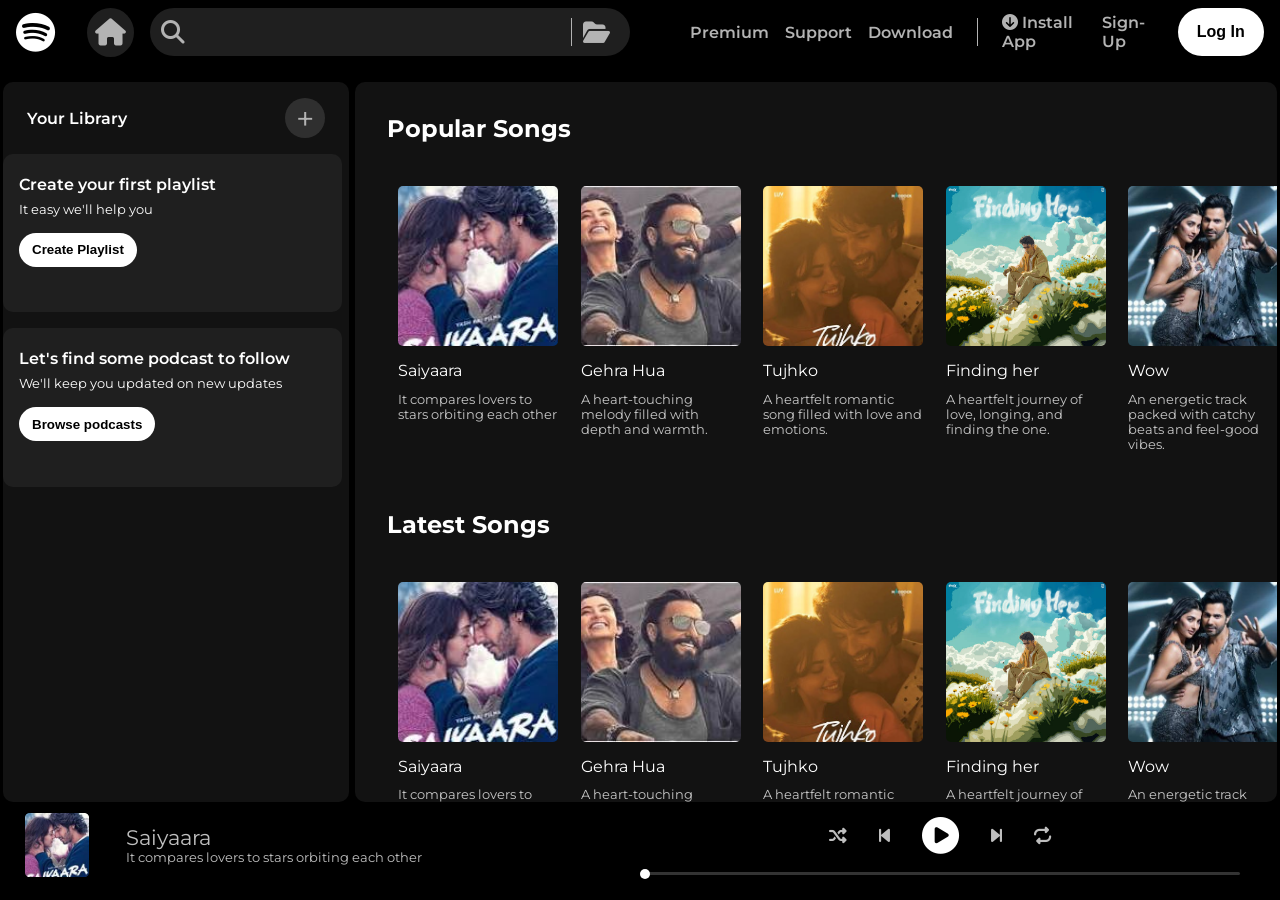
==== clone.html @ 1d6f298d "Initial commit" ====
<!DOCTYPE html>
<html lang="en">
<head>
    <meta charset="UTF-8">
    <meta name="viewport" content="width=device-width, initial-scale=1.0">
    <title>Spotify: Web Player</title>
    
    <link rel="preconnect" href="https://fonts.googleapis.com">
<link rel="preconnect" href="https://fonts.gstatic.com" crossorigin>
<link href="https://fonts.googleapis.com/css2?family=Montserrat:ital,wght@0,100..900;1,100..900&display=swap" rel="stylesheet">
<link rel="stylesheet"
href="https://cdnjs.cloudflare.com/ajax/libs/font-awesome/6.7.2/css/all.min.css">
    <link rel="stylesheet" href="clone.css">

</head>
<body>
    <!--Navbar-->
    <nav>

        <!--left nav-->
      <div class="left-half">
        <!--logo-->
         <div class="logo"><i class="  fa-brands   fa-spotify"></i></div>
         <!--home-icon-->
         <div class="home-icon"><i class="  fa-solid   fa-house"></i></div>
         <!--search-bar-->
         <div class="search-bar">

        <div class="search-icon"><i class="  fa-solid   fa-magnifying-glass"></i></div>
        <input type="text" class="input-box" placeholde="What do you want to play ?">
        <div class="browse"><i class="  fa-solid   fa-folder-open"></i></div>

         </div>
          
      </div>


        <!--Right nav-->
      <div class="right-half">
        <!--right-half-p1-->
        <div class="right-half-p1">
        <p class="nav-text">Premium</p>
        <p class="nav-text">Support</p>
        <p class="nav-text">Download</p>
        </div>



        <!--right-half-p2-->
        <div class="right-half-p2">
           <div class="nav-text"> 
            <i class="  fa-solid   fa-circle-arrow-down"></i>
            Install App
           </div>
           <div class="nav-text">Sign-Up</div>
            <button class="login-btn">Log  In</button>
       </div>
       </div>


    </nav>


    <!--Main Section- left Part-->
<div class="main">
    <div class="main-left-part">
       <div class="library">
          <p>Your Library</p>
          <div>+</div>

        </div>

        <div class="box-container">
          <div class="box">
              <h4>Create your first playlist</h4>
               <p>It easy we'll help you</p>
               <button>Create Playlist</button>
          </div>
          <div class="box">
               <h4>Let's find some podcast to follow</h4>
               <p>We'll keep you updated on new updates</p>
               <button>Browse podcasts</button>

          </div>


        </div>
    </div>


    <!--Main Section- Right Part-->
     <div class="main-right-part">
      <div class="music-section">
        <h2>Popular Songs</h2>
           <div class="songs">
              <div class="music-card">
                <img src="images.clone\1.image.jpg" alt="">
             <div class="music-play-btn"><i id="1" class="playMusic fa-solid   fa-circle-play"></i></div>
                 <div class="img-title">Saiyaara</div>
                 <div class="img-description">It compares lovers to stars orbiting each other</div>
              </div>

              <div class="music-card">
                <img src="images.clone\2.image.jpg" alt="">
             <div class="music-play-btn"><i id="2" class="playMusic fa-solid   fa-circle-play"></i></div>
                 <div class="img-title">Gehra Hua</div>
                 <div class="img-description">A heart-touching melody filled with depth and warmth.</div>
              </div>

              <div class="music-card">
                <img src="images.clone\3.image.jpg" alt="">
             <div class="music-play-btn"><i id="3" class=" playMusic fa-solid   fa-circle-play"></i></div>
                 <div class="img-title">Tujhko</div>
                 <div class="img-description">A heartfelt romantic song filled with love and emotions.</div>
              </div>

              <div class="music-card">
                <img src="images.clone\4.image.jpg" alt="">
             <div class="music-play-btn"><i id="4" class="playMusic fa-solid   fa-circle-play"></i></div>
                 <div class="img-title">Finding her</div>
                 <div class="img-description">A heartfelt journey of love, longing, and finding the one.</div>
              </div>

              <div class="music-card">
                <img src="images.clone\wow.jpg" alt="">
             <div class="music-play-btn"><i  id= "5" class="playMusic fa-solid   fa-circle-play"></i></div>
                 <div class="img-title">Wow</div>
                 <div class="img-description">An energetic track packed with catchy beats and feel-good vibes.</div>
              </div>

              <div class="music-card">
                <img src="images.clone\tera ho jau.jpg" alt="">
             <div class="music-play-btn"><i id="6" class="playMusic fa-solid   fa-circle-play"></i></div>
                 <div class="img-title">Tera ho jaun</div>
                 <div class="img-description">A soulful track about love, trust, and walking life's path together.</div>
              </div>

              <div class="music-card">
                <img src="images.clone\7.image.jpg" alt="">
             <div class="music-play-btn"><i id="7" class="playMusic fa-solid   fa-circle-play"></i></div>
                 <div class="img-title">Vallah</div>
                 <div class="img-description">An energetic and romantic track filled with passion, charm, and unforgettable vibes.</div>
              </div>

              <div class="music-card">
                <img src="images.clone\8.image.jpg" alt="">
             <div class="music-play-btn"><i id="8" class="playMusic fa-solid   fa-circle-play"></i></div>
                 <div class="img-title">Phele bhi main</div>
                 <div class="img-description">A heartfelt song about love that feels eternal.</div>
              </div>

              <div class="music-card">
                <img src="images.clone\9.image.jpg" alt="">
             <div class="music-play-btn"><i id="9" class="playMusic fa-solid   fa-circle-play"></i></div>
                 <div class="img-title">Teri yaad mai</div>
                 <div class="img-description">A soulful song that captures the pain of missing someone and the memories that never fade.</div>
              </div>

               <div class="music-card">
                <img src="images.clone\10.image.jpg" alt="">
             <div class="music-play-btn"><i id="10" class=" playMusic fa-solid   fa-circle-play"></i></div>
                 <div class="img-title">Deewaniyat</div>
                 <div class="img-description">A soulful melody celebrating the intensity of true love.</div>
              </div>
           </div>
      </div>

      <!--2-->
      <div class="music-section">
        <h2>Latest Songs</h2>
           <div class="songs">
              <div class="music-card">
                <img src="images.clone\1.image.jpg" alt="">
             <div class="music-play-btn"><i id="1" class="playMusic fa-solid   fa-circle-play"></i></div>
                 <div class="img-title">Saiyaara</div>
                 <div class="img-description">It compares lovers to stars orbiting each other</div>
              </div>

              <div class="music-card">
                <img src="images.clone\2.image.jpg" alt="">
             <div class="music-play-btn"><i id="2" class="playMusic fa-solid   fa-circle-play"></i></div>
                 <div class="img-title">Gehra Hua</div>
                 <div class="img-description">A heart-touching melody filled with depth and warmth.</div>
              </div>

              <div class="music-card">
                <img src="images.clone\3.image.jpg" alt="">
             <div class="music-play-btn"><i id="3" class="playMusic fa-solid   fa-circle-play"></i></div>
                 <div class="img-title">Tujhko</div>
                 <div class="img-description">A heartfelt romantic song filled with love and emotions.</div>
              </div>

              <div class="music-card">
                <img src="images.clone\4.image.jpg" alt="">
             <div class="music-play-btn"><i id="4" class="playMusic fa-solid   fa-circle-play"></i></div>
                 <div class="img-title">Finding her</div>
                 <div class="img-description">A heartfelt journey of love, longing, and finding the one.</div>
              </div>

              <div class="music-card">
                <img src="images.clone\wow.jpg" alt="">
             <div class="music-play-btn"><i id="5" class="playMusic fa-solid   fa-circle-play"></i></div>
                 <div class="img-title">Wow</div>
                 <div class="img-description">An energetic track packed with catchy beats and feel-good vibes.</div>
              </div>

              <div class="music-card">
                <img src="images.clone\tera ho jau.jpg" alt="">
             <div class="music-play-btn"><i id="6" class="playMusic fa-solid   fa-circle-play"></i></div>
                 <div class="img-title">Tera ho jaun</div>
                 <div class="img-description">A soulful track about love, trust, and walking life's path together.</div>
              </div>

              <div class="music-card">
                <img src="images.clone\7.image.jpg" alt="">
             <div class="music-play-btn"><i id="7" class="playMusic fa-solid   fa-circle-play"></i></div>
                 <div class="img-title">Vallah</div>
                 <div class="img-description">An energetic and romantic track filled with passion, charm, and unforgettable vibes.</div>
              </div>

              <div class="music-card">
                <img src="images.clone\8.image.jpg" alt="">
             <div class="music-play-btn"><i id="8" class="playMusic fa-solid   fa-circle-play"></i></div>
                 <div class="img-title">Phele bhi main</div>
                 <div class="img-description">A heartfelt song about love that feels eternal.</div>
              </div>

              <div class="music-card">
                <img src="images.clone\9.image.jpg" alt="">
             <div class="music-play-btn"><i id="9" class="playMusic fa-solid   fa-circle-play"></i></div>
                 <div class="img-title">Teri yaad mai</div>
                 <div class="img-description">A soulful song that captures the pain of missing someone and the memories that never fade.</div>
              </div>

               <div class="music-card">
                <img src="images.clone\10.image.jpg" alt="">
             <div class="music-play-btn"><i id="10" class="playMusic fa-solid   fa-circle-play"></i></div>
                 <div class="img-title">Deewaniyat</div>
                 <div class="img-description">A soulful melody celebrating the intensity of true love.</div>
              </div>
           </div>
      </div>

      <!--3-->
      <div class="music-section">
        <h2>Recent Songs</h2>
           <div class="songs">
              <div class="music-card">
                <img src="images.clone\1.image.jpg" alt="">
             <div class="music-play-btn"><i id="1" class="playMusic fa-solid   fa-circle-play"></i></div>
                 <div class="img-title">Saiyaara</div>
                 <div class="img-description">It compares lovers to stars orbiting each other</div>
              </div>

              <div class="music-card">
                <img src="images.clone\2.image.jpg" alt="">
             <div class="music-play-btn"><i id="2" class="playMusic fa-solid   fa-circle-play"></i></div>
                 <div class="img-title">Gehra Hua</div>
                 <div class="img-description">A heart-touching melody filled with depth and warmth.</div>
              </div>

              <div class="music-card">
                <img src="images.clone\3.image.jpg" alt="">
             <div class="music-play-btn"><i id="3" class="playMusic fa-solid   fa-circle-play"></i></div>
                 <div class="img-title">Tujhko</div>
                 <div class="img-description">A heartfelt romantic song filled with love and emotions.</div>
              </div>

              <div class="music-card">
                <img src="images.clone\4.image.jpg" alt="">
             <div class="music-play-btn"><i id="4" class="playMusic fa-solid   fa-circle-play"></i></div>
                 <div class="img-title">Finding her</div>
                 <div class="img-description">A heartfelt journey of love, longing, and finding the one.</div>
              </div>

              <div class="music-card">
                <img src="images.clone\wow.jpg" alt="">
             <div class="music-play-btn"><i id="5" class="playMusic fa-solid   fa-circle-play"></i></div>
                 <div class="img-title">Wow</div>
                 <div class="img-description">An energetic track packed with catchy beats and feel-good vibes.</div>
              </div>

              <div class="music-card">
                <img src="images.clone\tera ho jau.jpg" alt="">
             <div class="music-play-btn"><i id="6" class="playMusic fa-solid   fa-circle-play"></i></div>
                 <div class="img-title">Tera ho jaun</div>
                 <div class="img-description">A soulful track about love, trust, and walking life's path together.</div>
              </div>

              <div class="music-card">
                <img src="images.clone\7.image.jpg" alt="">
             <div class="music-play-btn"><i id="7" class="playMusic fa-solid   fa-circle-play"></i></div>
                 <div class="img-title">Vallah</div>
                 <div class="img-description">An energetic and romantic track filled with passion, charm, and unforgettable vibes.</div>
              </div>

              <div class="music-card">
                <img src="images.clone\8.image.jpg" alt="">
             <div class="music-play-btn"><i id="8" class="playMusic fa-solid   fa-circle-play"></i></div>
                 <div class="img-title">Phele bhi main</div>
                 <div class="img-description">A heartfelt song about love that feels eternal.</div>
              </div>

              <div class="music-card">
                <img src="images.clone\9.image.jpg" alt="">
             <div class="music-play-btn"><i id="9" class="playMusic fa-solid   fa-circle-play"></i></div>
                 <div class="img-title">Teri yaad mai</div>
                 <div class="img-description">A soulful song that captures the pain of missing someone and the memories that never fade.</div>
              </div>

               <div class="music-card">
                <img src="images.clone\10.image.jpg" alt="">
             <div class="music-play-btn"><i id="10" class="playMusic fa-solid   fa-circle-play"></i></div>
                 <div class="img-title">Deewaniyat</div>
                 <div class="img-description">A soulful melody celebrating the intensity of true love.</div>
              </div>
           </div>
      </div>

      
  


  
      </div>
    </div>

    <!--Player Section-->
     <div class="player-bar">
      <div class="now-bar">
      <img src="images.clone/1.image.jpg" alt="">

      <div class="song-info">
       <div class="img-title-info">Saiyaara</div>
       <p class="img-des-info">It compares lovers to stars orbiting each other</p>
       </div>
    </div>


    <div class="music-controller">
      <div class="player">
      <div><i id="shuffle" class="player-btns   fa-solid   fa-shuffle"></i></div>
      <div><i id="backward" class="player-btns   fa-solid   fa-backward-step"></i></div>
      <div ><i id="play" class="player-btns  fa-solid   fa-circle-play"></i></div>
      <div><i id="forward" class="player-btns   fa-solid   fa-forward-step"></i></div>
      <div><i id="repeat" class="player-btns   fa-solid   fa-repeat"></i></div>
      </div>

      <div>
         <input type="range" id="progressBar" value="0" min="0" max="100">
      </div>

    </div>
       <div>
          </div>
</div>
    





<script src="clone.js"></script>
</body>
</html>
---- clone.css ----
* {
    margin: 0;
    padding: 0;
}

body {
    background-color: black;
    font-family: "Montserrat",sans-serif;

}

body::-webkit-scrollbar{
    display: none;
}

/* Navbar */

nav{
    background-color:black;
    display: flex;
    align-items: center;
    justify-content: space-between;
    height: 4rem;
}

.left-half{
    justify-content: center;
    align-items: center;
    display: flex;
    color: #fff;
}

.logo{
    font-size: 2.5rem;
    margin: 1rem;
}

.home-icon{
    font-size: 1.7rem;
    background-color: #1f1f1f;
    border-radius: 50%;
    padding: 8px;
    margin: 0 1rem;
    color: rgb(179, 179, 179);
    transition: 0.2s;
}

.home-icon:hover{
    color: #fff;
    transform: scale(1.05);
}

.search-bar{
    display: flex;
    height: 3rem;
    width: 30rem;
    border-radius: 20rem;
    background-color: #1f1f1f;
    align-items: center;
    transition: 0.2s;
}

.search-bar:hover{
  background-color: #2c2c2c;
  border: 1px solid rgb(155, 155, 155);
}

.search-icon{
    font-size: 1.5rem ;
    color: rgb(179, 179, 179);
    padding: 0 0.7rem;
}

.search-bar:hover .search-icon{
    color: #fff;
}

.input-box{
    width: 78%;
    height: 60%;
    background-color:#2c2c2c00 ;
    border: none;
    border-right: 1px solid rgb(179, 179, 179) ;
    color: #fff;
    font-size: 1.2rem;

}

.browse{
    font-size: 1.5rem ;
    color: rgb(179, 179, 179);
    padding: 0 0.7rem;
    transition: 0.2s;
}

.browse:hover{
     color: #fff;
     transform: scale(1.05rem);
}

.right-half{
    display: flex;
    align-items: center;
    color:#fff;
    justify-content: center;
    width: 48%;
}

.right-half-p1{
    display: flex;
    align-items: center;
    height: 1.7rem;
    margin: 0 1rem;
    padding: 0 1rem 0 0;
     border-right: 1px solid rgb(179, 179, 179) ;
}

.nav-text{
    padding: 0 0.5rem;
    font-weight: 600;
    color:rgb(179, 179, 179);
}

.nav-text:hover{
    color: #fff;
    transform: scale(1.05);
    cursor: pointer;
}

.right-half-p2 {
    display: flex;
    align-items: center;
}

.login-btn{
    height:3rem;
    width: 7rem;
    border-radius: 15rem;
    border: none;
    background-color: #fff;
    font-size: 1rem;
    font-weight: 700;
    margin: 1rem;
    transition: 0.2s;
}

.login-btn:hover {
    transform: scale(1.05);

}

/* main section left part*/ 
.main{
    background-color: black;
    height:80vh;
    min-width: 98vw;
    margin-top: 2vh;
    display: flex;
    align-items: center;
    justify-content: space-around;
    color: #fff;
}

.main-left-part{
    width: 27%;
    height: 100%;
    background-color:#121212;
    border-radius: 10px;
}


.main-right-part{
    width: 72%;
    height: 100%;
    background-color: #121212;
    border-radius: 10px;
    overflow: auto;

}


.library{
   display: flex;
   justify-content: space-between;
   align-items: center;
   margin: 1rem 1.5rem;
}

.library p{
    font-weight: 600;
}

.library div{
   font-size: 2rem;
   color: rgb(179, 179, 179);
   background-color: #2f2f2f;
   padding: 8px;
   height: 1.5rem;
   width: 1.5rem;
   display: flex;
   align-items: center;
   justify-content: center;
   border-radius:50% ;
   transition: 0.2s;
}

.library div:hover{
    color: #fff;
    background-color: #3a3a3a;
}

.box-container{
    margin-top: 1rem; 
    height: 100%; 
}

.box{
    background: #1f1f1f;
    height: 22%;
    width: 98%;
    border-radius: 10px;
    margin: 1rem 0rem;   
}

.box h4 {
    font-weight: 600;
    font: 0.9rem;
    padding: 1.3rem 0 0.5rem 1rem;
}

.box p{
    font-size: 0.8rem;
    padding-left: 1rem;
}

.box button{
    background-color: #fff;
    color: black;
    font-weight: 600;
    padding: 0.6rem 0.8rem;
    margin: 1rem 0 0 1rem;
    border-radius: 25rem;
    border: none;
}

.box button:hover{
    transform: scale(1.04);
    background-color: rgb(238, 238,238);
}

/* Main-Section-right-part*/

.music-card img{
    width: 10rem ;
    height: 10rem;
    object-fit: cover;
    object-position: center;
    border-radius: 5px;
}

.music-card{
    width: 10rem;
    padding: 0.7rem;
    border-radius: 5px;
    position: relative;
}

.music-card:hover{
    background-color: #222;
}

.music-section{
    margin: 2rem 0 2rem 2rem;
}

.songs{
    margin: 2rem 0;
    display: flex;
    overflow-x: auto;

    scrollbar-width: none;
    -ms-overflow-style: none;
}

.songs::-webkit-scrollbar {
    display: none;

}

.img-title{
    margin: 0.7rem 0;
}

.img-description{
    font-size: 0.8rem;
    color: rgb(199,199,199);
} 

.music-play-btn{
    color: rgb(32, 234, 32);
    font-size: 2.7rem;
    position: absolute;
    background-color: black;
    width: 2.7rem;
    display: flex;
    border-radius: 20rem;
    transform: translate(110px, -40px);
    opacity: 0;
    transition: 0.3s;
}

.music-card:hover .music-play-btn{
    opacity: 1;
    transform: translate(110px, -50px);
}

/* player section */

.player-bar{
    width: 100%;
    height: 5rem;
    margin-top: 0.2rem;

    display: flex;

    align-items: center;
    padding: 0 20px;
}

.music-controller{
    display: flex;
    flex-direction: column;
    align-items: center;
    width: 50%;
}

.player{
    display: flex;
    align-items: center;
}

.player-btns{
    font-size: 1.1rem;
    margin: 0.4rem 1rem;
    color: rgb(190, 190, 190);
    cursor: pointer;
}

.player-btns:hover{
    transform: scale(1.02);
    color: rgb(232, 232, 232);
}

#play{
    font-size: 2.3rem;
    color: white;
}

#progressBar{
    appearance: none;
    width: 600px;
    height: 3px;
    background-color: #333;
    border-radius: 5px;
    cursor: pointer;
}

input[type='range']::-webkit-slider-thumb{
    appearance: none;
    width: 10px;
    height: 10px;
    background-color: #fff;
    border-radius: 10px;
}

.now-bar{
    color:white ;
    display: flex;
    align-items: center;
    width: 600px;   /* Fixed width */
    min-width: 600px;
}

.song-info{
    display: flex;
    flex-direction: column;
    margin-left: 1rem;
    width: 400px;
}

.player-bar img{
    height: 4rem;
    width: 4rem;
    border-radius: 10px;
    padding: 0.3rem;
    object-fit: cover;
}

.img-title-info{
    font-size: 1.3rem;
     color: rgb(192, 192, 192);
    margin-left: 1rem;
}

.img-des-info{
    font-size: 0.8rem;
    color: rgb(192, 192, 192);
    margin-left: 1rem;
}

#shuffle.active,
#repeat.active{
    color:rgb(0, 255, 0);
}
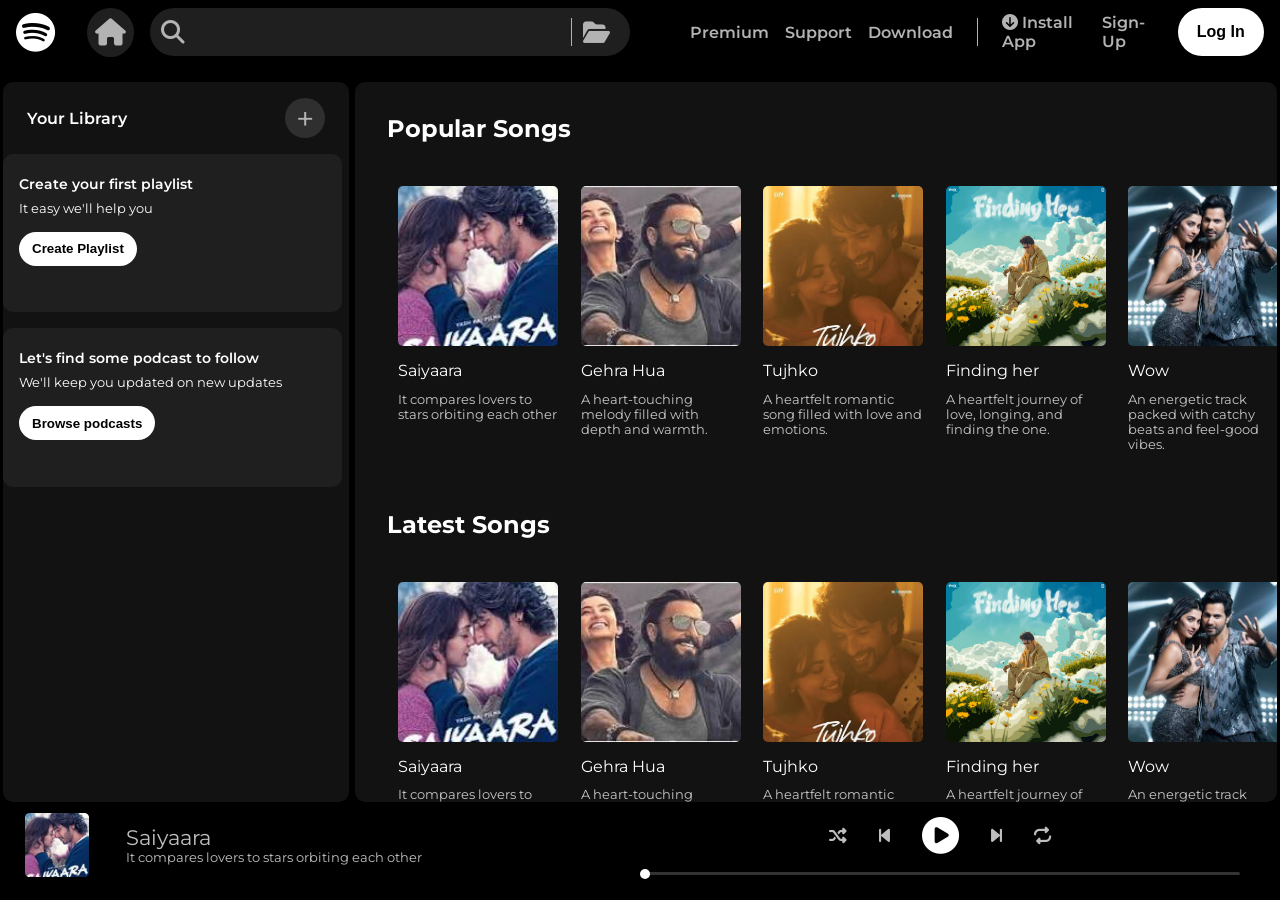
==== commit ab8f6b6f: "Add files via upload" ====
--- a/clone.html
+++ b/clone.html
@@ -1,365 +1,363 @@
-<!DOCTYPE html>
-<html lang="en">
-<head>
-    <meta charset="UTF-8">
-    <meta name="viewport" content="width=device-width, initial-scale=1.0">
-    <title>Spotify: Web Player</title>
-    
-    <link rel="preconnect" href="https://fonts.googleapis.com">
-<link rel="preconnect" href="https://fonts.gstatic.com" crossorigin>
-<link href="https://fonts.googleapis.com/css2?family=Montserrat:ital,wght@0,100..900;1,100..900&display=swap" rel="stylesheet">
-<link rel="stylesheet"
-href="https://cdnjs.cloudflare.com/ajax/libs/font-awesome/6.7.2/css/all.min.css">
-    <link rel="stylesheet" href="clone.css">
-
-</head>
-<body>
-    <!--Navbar-->
-    <nav>
-
-        <!--left nav-->
-      <div class="left-half">
-        <!--logo-->
-         <div class="logo"><i class="  fa-brands   fa-spotify"></i></div>
-         <!--home-icon-->
-         <div class="home-icon"><i class="  fa-solid   fa-house"></i></div>
-         <!--search-bar-->
-         <div class="search-bar">
-
-        <div class="search-icon"><i class="  fa-solid   fa-magnifying-glass"></i></div>
-        <input type="text" class="input-box" placeholde="What do you want to play ?">
-        <div class="browse"><i class="  fa-solid   fa-folder-open"></i></div>
-
-         </div>
-          
-      </div>
-
-
-        <!--Right nav-->
-      <div class="right-half">
-        <!--right-half-p1-->
-        <div class="right-half-p1">
-        <p class="nav-text">Premium</p>
-        <p class="nav-text">Support</p>
-        <p class="nav-text">Download</p>
-        </div>
-
-
-
-        <!--right-half-p2-->
-        <div class="right-half-p2">
-           <div class="nav-text"> 
-            <i class="  fa-solid   fa-circle-arrow-down"></i>
-            Install App
-           </div>
-           <div class="nav-text">Sign-Up</div>
-            <button class="login-btn">Log  In</button>
-       </div>
-       </div>
-
-
-    </nav>
-
-
-    <!--Main Section- left Part-->
-<div class="main">
-    <div class="main-left-part">
-       <div class="library">
-          <p>Your Library</p>
-          <div>+</div>
-
-        </div>
-
-        <div class="box-container">
-          <div class="box">
-              <h4>Create your first playlist</h4>
-               <p>It easy we'll help you</p>
-               <button>Create Playlist</button>
-          </div>
-          <div class="box">
-               <h4>Let's find some podcast to follow</h4>
-               <p>We'll keep you updated on new updates</p>
-               <button>Browse podcasts</button>
-
-          </div>
-
-
-        </div>
-    </div>
-
-
-    <!--Main Section- Right Part-->
-     <div class="main-right-part">
-      <div class="music-section">
-        <h2>Popular Songs</h2>
-           <div class="songs">
-              <div class="music-card">
-                <img src="images.clone\1.image.jpg" alt="">
-             <div class="music-play-btn"><i id="1" class="playMusic fa-solid   fa-circle-play"></i></div>
-                 <div class="img-title">Saiyaara</div>
-                 <div class="img-description">It compares lovers to stars orbiting each other</div>
-              </div>
-
-              <div class="music-card">
-                <img src="images.clone\2.image.jpg" alt="">
-             <div class="music-play-btn"><i id="2" class="playMusic fa-solid   fa-circle-play"></i></div>
-                 <div class="img-title">Gehra Hua</div>
-                 <div class="img-description">A heart-touching melody filled with depth and warmth.</div>
-              </div>
-
-              <div class="music-card">
-                <img src="images.clone\3.image.jpg" alt="">
-             <div class="music-play-btn"><i id="3" class=" playMusic fa-solid   fa-circle-play"></i></div>
-                 <div class="img-title">Tujhko</div>
-                 <div class="img-description">A heartfelt romantic song filled with love and emotions.</div>
-              </div>
-
-              <div class="music-card">
-                <img src="images.clone\4.image.jpg" alt="">
-             <div class="music-play-btn"><i id="4" class="playMusic fa-solid   fa-circle-play"></i></div>
-                 <div class="img-title">Finding her</div>
-                 <div class="img-description">A heartfelt journey of love, longing, and finding the one.</div>
-              </div>
-
-              <div class="music-card">
-                <img src="images.clone\wow.jpg" alt="">
-             <div class="music-play-btn"><i  id= "5" class="playMusic fa-solid   fa-circle-play"></i></div>
-                 <div class="img-title">Wow</div>
-                 <div class="img-description">An energetic track packed with catchy beats and feel-good vibes.</div>
-              </div>
-
-              <div class="music-card">
-                <img src="images.clone\tera ho jau.jpg" alt="">
-             <div class="music-play-btn"><i id="6" class="playMusic fa-solid   fa-circle-play"></i></div>
-                 <div class="img-title">Tera ho jaun</div>
-                 <div class="img-description">A soulful track about love, trust, and walking life's path together.</div>
-              </div>
-
-              <div class="music-card">
-                <img src="images.clone\7.image.jpg" alt="">
-             <div class="music-play-btn"><i id="7" class="playMusic fa-solid   fa-circle-play"></i></div>
-                 <div class="img-title">Vallah</div>
-                 <div class="img-description">An energetic and romantic track filled with passion, charm, and unforgettable vibes.</div>
-              </div>
-
-              <div class="music-card">
-                <img src="images.clone\8.image.jpg" alt="">
-             <div class="music-play-btn"><i id="8" class="playMusic fa-solid   fa-circle-play"></i></div>
-                 <div class="img-title">Phele bhi main</div>
-                 <div class="img-description">A heartfelt song about love that feels eternal.</div>
-              </div>
-
-              <div class="music-card">
-                <img src="images.clone\9.image.jpg" alt="">
-             <div class="music-play-btn"><i id="9" class="playMusic fa-solid   fa-circle-play"></i></div>
-                 <div class="img-title">Teri yaad mai</div>
-                 <div class="img-description">A soulful song that captures the pain of missing someone and the memories that never fade.</div>
-              </div>
-
-               <div class="music-card">
-                <img src="images.clone\10.image.jpg" alt="">
-             <div class="music-play-btn"><i id="10" class=" playMusic fa-solid   fa-circle-play"></i></div>
-                 <div class="img-title">Deewaniyat</div>
-                 <div class="img-description">A soulful melody celebrating the intensity of true love.</div>
-              </div>
-           </div>
-      </div>
-
-      <!--2-->
-      <div class="music-section">
-        <h2>Latest Songs</h2>
-           <div class="songs">
-              <div class="music-card">
-                <img src="images.clone\1.image.jpg" alt="">
-             <div class="music-play-btn"><i id="1" class="playMusic fa-solid   fa-circle-play"></i></div>
-                 <div class="img-title">Saiyaara</div>
-                 <div class="img-description">It compares lovers to stars orbiting each other</div>
-              </div>
-
-              <div class="music-card">
-                <img src="images.clone\2.image.jpg" alt="">
-             <div class="music-play-btn"><i id="2" class="playMusic fa-solid   fa-circle-play"></i></div>
-                 <div class="img-title">Gehra Hua</div>
-                 <div class="img-description">A heart-touching melody filled with depth and warmth.</div>
-              </div>
-
-              <div class="music-card">
-                <img src="images.clone\3.image.jpg" alt="">
-             <div class="music-play-btn"><i id="3" class="playMusic fa-solid   fa-circle-play"></i></div>
-                 <div class="img-title">Tujhko</div>
-                 <div class="img-description">A heartfelt romantic song filled with love and emotions.</div>
-              </div>
-
-              <div class="music-card">
-                <img src="images.clone\4.image.jpg" alt="">
-             <div class="music-play-btn"><i id="4" class="playMusic fa-solid   fa-circle-play"></i></div>
-                 <div class="img-title">Finding her</div>
-                 <div class="img-description">A heartfelt journey of love, longing, and finding the one.</div>
-              </div>
-
-              <div class="music-card">
-                <img src="images.clone\wow.jpg" alt="">
-             <div class="music-play-btn"><i id="5" class="playMusic fa-solid   fa-circle-play"></i></div>
-                 <div class="img-title">Wow</div>
-                 <div class="img-description">An energetic track packed with catchy beats and feel-good vibes.</div>
-              </div>
-
-              <div class="music-card">
-                <img src="images.clone\tera ho jau.jpg" alt="">
-             <div class="music-play-btn"><i id="6" class="playMusic fa-solid   fa-circle-play"></i></div>
-                 <div class="img-title">Tera ho jaun</div>
-                 <div class="img-description">A soulful track about love, trust, and walking life's path together.</div>
-              </div>
-
-              <div class="music-card">
-                <img src="images.clone\7.image.jpg" alt="">
-             <div class="music-play-btn"><i id="7" class="playMusic fa-solid   fa-circle-play"></i></div>
-                 <div class="img-title">Vallah</div>
-                 <div class="img-description">An energetic and romantic track filled with passion, charm, and unforgettable vibes.</div>
-              </div>
-
-              <div class="music-card">
-                <img src="images.clone\8.image.jpg" alt="">
-             <div class="music-play-btn"><i id="8" class="playMusic fa-solid   fa-circle-play"></i></div>
-                 <div class="img-title">Phele bhi main</div>
-                 <div class="img-description">A heartfelt song about love that feels eternal.</div>
-              </div>
-
-              <div class="music-card">
-                <img src="images.clone\9.image.jpg" alt="">
-             <div class="music-play-btn"><i id="9" class="playMusic fa-solid   fa-circle-play"></i></div>
-                 <div class="img-title">Teri yaad mai</div>
-                 <div class="img-description">A soulful song that captures the pain of missing someone and the memories that never fade.</div>
-              </div>
-
-               <div class="music-card">
-                <img src="images.clone\10.image.jpg" alt="">
-             <div class="music-play-btn"><i id="10" class="playMusic fa-solid   fa-circle-play"></i></div>
-                 <div class="img-title">Deewaniyat</div>
-                 <div class="img-description">A soulful melody celebrating the intensity of true love.</div>
-              </div>
-           </div>
-      </div>
-
-      <!--3-->
-      <div class="music-section">
-        <h2>Recent Songs</h2>
-           <div class="songs">
-              <div class="music-card">
-                <img src="images.clone\1.image.jpg" alt="">
-             <div class="music-play-btn"><i id="1" class="playMusic fa-solid   fa-circle-play"></i></div>
-                 <div class="img-title">Saiyaara</div>
-                 <div class="img-description">It compares lovers to stars orbiting each other</div>
-              </div>
-
-              <div class="music-card">
-                <img src="images.clone\2.image.jpg" alt="">
-             <div class="music-play-btn"><i id="2" class="playMusic fa-solid   fa-circle-play"></i></div>
-                 <div class="img-title">Gehra Hua</div>
-                 <div class="img-description">A heart-touching melody filled with depth and warmth.</div>
-              </div>
-
-              <div class="music-card">
-                <img src="images.clone\3.image.jpg" alt="">
-             <div class="music-play-btn"><i id="3" class="playMusic fa-solid   fa-circle-play"></i></div>
-                 <div class="img-title">Tujhko</div>
-                 <div class="img-description">A heartfelt romantic song filled with love and emotions.</div>
-              </div>
-
-              <div class="music-card">
-                <img src="images.clone\4.image.jpg" alt="">
-             <div class="music-play-btn"><i id="4" class="playMusic fa-solid   fa-circle-play"></i></div>
-                 <div class="img-title">Finding her</div>
-                 <div class="img-description">A heartfelt journey of love, longing, and finding the one.</div>
-              </div>
-
-              <div class="music-card">
-                <img src="images.clone\wow.jpg" alt="">
-             <div class="music-play-btn"><i id="5" class="playMusic fa-solid   fa-circle-play"></i></div>
-                 <div class="img-title">Wow</div>
-                 <div class="img-description">An energetic track packed with catchy beats and feel-good vibes.</div>
-              </div>
-
-              <div class="music-card">
-                <img src="images.clone\tera ho jau.jpg" alt="">
-             <div class="music-play-btn"><i id="6" class="playMusic fa-solid   fa-circle-play"></i></div>
-                 <div class="img-title">Tera ho jaun</div>
-                 <div class="img-description">A soulful track about love, trust, and walking life's path together.</div>
-              </div>
-
-              <div class="music-card">
-                <img src="images.clone\7.image.jpg" alt="">
-             <div class="music-play-btn"><i id="7" class="playMusic fa-solid   fa-circle-play"></i></div>
-                 <div class="img-title">Vallah</div>
-                 <div class="img-description">An energetic and romantic track filled with passion, charm, and unforgettable vibes.</div>
-              </div>
-
-              <div class="music-card">
-                <img src="images.clone\8.image.jpg" alt="">
-             <div class="music-play-btn"><i id="8" class="playMusic fa-solid   fa-circle-play"></i></div>
-                 <div class="img-title">Phele bhi main</div>
-                 <div class="img-description">A heartfelt song about love that feels eternal.</div>
-              </div>
-
-              <div class="music-card">
-                <img src="images.clone\9.image.jpg" alt="">
-             <div class="music-play-btn"><i id="9" class="playMusic fa-solid   fa-circle-play"></i></div>
-                 <div class="img-title">Teri yaad mai</div>
-                 <div class="img-description">A soulful song that captures the pain of missing someone and the memories that never fade.</div>
-              </div>
-
-               <div class="music-card">
-                <img src="images.clone\10.image.jpg" alt="">
-             <div class="music-play-btn"><i id="10" class="playMusic fa-solid   fa-circle-play"></i></div>
-                 <div class="img-title">Deewaniyat</div>
-                 <div class="img-description">A soulful melody celebrating the intensity of true love.</div>
-              </div>
-           </div>
-      </div>
-
-      
-  
-
-
-  
-      </div>
-    </div>
-
-    <!--Player Section-->
-     <div class="player-bar">
-      <div class="now-bar">
-      <img src="images.clone/1.image.jpg" alt="">
-
-      <div class="song-info">
-       <div class="img-title-info">Saiyaara</div>
-       <p class="img-des-info">It compares lovers to stars orbiting each other</p>
-       </div>
-    </div>
-
-
-    <div class="music-controller">
-      <div class="player">
-      <div><i id="shuffle" class="player-btns   fa-solid   fa-shuffle"></i></div>
-      <div><i id="backward" class="player-btns   fa-solid   fa-backward-step"></i></div>
-      <div ><i id="play" class="player-btns  fa-solid   fa-circle-play"></i></div>
-      <div><i id="forward" class="player-btns   fa-solid   fa-forward-step"></i></div>
-      <div><i id="repeat" class="player-btns   fa-solid   fa-repeat"></i></div>
-      </div>
-
-      <div>
-         <input type="range" id="progressBar" value="0" min="0" max="100">
-      </div>
-
-    </div>
-       <div>
-          </div>
-</div>
-    
-
-
-
-
-
-<script src="clone.js"></script>
-</body>
+<!DOCTYPE html>
+<html lang="en">
+<head>
+    <meta charset="UTF-8">
+    <meta name="viewport" content="width=device-width, initial-scale=1.0">
+    <title>Spotify: Web Player</title>
+    
+    <link rel="preconnect" href="https://fonts.googleapis.com">
+<link rel="preconnect" href="https://fonts.gstatic.com" crossorigin>
+<link href="https://fonts.googleapis.com/css2?family=Montserrat:ital,wght@0,100..900;1,100..900&display=swap" rel="stylesheet">
+<link rel="stylesheet"
+href="https://cdnjs.cloudflare.com/ajax/libs/font-awesome/6.7.2/css/all.min.css">
+    <link rel="stylesheet" href="clone.css">
+
+</head>
+<body>
+    <!--Navbar-->
+    <nav>
+        <!--left nav-->
+      <div class="left-half">
+        <!--logo-->
+         <div class="logo"><i class="  fa-brands   fa-spotify"></i></div>
+         <!--home-icon-->
+         <div class="home-icon"><i class="  fa-solid   fa-house"></i></div>
+         <!--search-bar-->
+         <div class="search-bar">
+
+        <div class="search-icon"><i class="  fa-solid   fa-magnifying-glass"></i></div>
+        <input type="text" class="input-box" placeholde="What do you want to play ?">
+        <div class="browse"><i class="  fa-solid   fa-folder-open"></i></div>
+
+         </div>
+          
+      </div>
+
+
+        <!--Right nav-->
+      <div class="right-half">
+        <!--right-half-p1-->
+        <div class="right-half-p1">
+        <p class="nav-text">Premium</p>
+        <p class="nav-text">Support</p>
+        <p class="nav-text">Download</p>
+        </div>
+
+
+
+        <!--right-half-p2-->
+        <div class="right-half-p2">
+           <div class="nav-text"> 
+            <i class="  fa-solid   fa-circle-arrow-down"></i>
+            Install App
+           </div>
+           <div class="nav-text">Sign-Up</div>
+            <button class="login-btn">Log  In</button>
+       </div>
+       </div>
+
+    </nav>
+
+
+    <!--Main Section- left Part-->
+<div class="main">
+    <div class="main-left-part">
+       <div class="library">
+          <p>Your Library</p>
+          <div>+</div>
+
+        </div>
+
+        <div class="box-container">
+          <div class="box">
+              <h4>Create your first playlist</h4>
+               <p>It easy we'll help you</p>
+               <button>Create Playlist</button>
+          </div>
+          <div class="box">
+               <h4>Let's find some podcast to follow</h4>
+               <p>We'll keep you updated on new updates</p>
+               <button>Browse podcasts</button>
+
+          </div>
+
+
+        </div>
+    </div>
+
+
+    <!--Main Section- Right Part-->
+     <div class="main-right-part">
+      <div class="music-section">
+        <h2>Popular Songs</h2>
+           <div class="songs">
+              <div class="music-card">
+                <img src="images.clone\1.image.jpg" alt="">
+             <div class="music-play-btn"><i id="1" class="playMusic fa-solid   fa-circle-play"></i></div>
+                 <div class="img-title">Saiyaara</div>
+                 <div class="img-description">It compares lovers to stars orbiting each other</div>
+              </div>
+
+              <div class="music-card">
+                <img src="images.clone\2.image.jpg" alt="">
+             <div class="music-play-btn"><i id="2" class="playMusic fa-solid   fa-circle-play"></i></div>
+                 <div class="img-title">Gehra Hua</div>
+                 <div class="img-description">A heart-touching melody filled with depth and warmth.</div>
+              </div>
+
+              <div class="music-card">
+                <img src="images.clone\3.image.jpg" alt="">
+             <div class="music-play-btn"><i id="3" class=" playMusic fa-solid   fa-circle-play"></i></div>
+                 <div class="img-title">Tujhko</div>
+                 <div class="img-description">A heartfelt romantic song filled with love and emotions.</div>
+              </div>
+
+              <div class="music-card">
+                <img src="images.clone\4.image.jpg" alt="">
+             <div class="music-play-btn"><i id="4" class="playMusic fa-solid   fa-circle-play"></i></div>
+                 <div class="img-title">Finding her</div>
+                 <div class="img-description">A heartfelt journey of love, longing, and finding the one.</div>
+              </div>
+
+              <div class="music-card">
+                <img src="images.clone\wow.jpg" alt="">
+             <div class="music-play-btn"><i  id= "5" class="playMusic fa-solid   fa-circle-play"></i></div>
+                 <div class="img-title">Wow</div>
+                 <div class="img-description">An energetic track packed with catchy beats and feel-good vibes.</div>
+              </div>
+
+              <div class="music-card">
+                <img src="images.clone\tera ho jau.jpg" alt="">
+             <div class="music-play-btn"><i id="6" class="playMusic fa-solid   fa-circle-play"></i></div>
+                 <div class="img-title">Tera ho jaun</div>
+                 <div class="img-description">A soulful track about love, trust, and walking life's path together.</div>
+              </div>
+
+              <div class="music-card">
+                <img src="images.clone\7.image.jpg" alt="">
+             <div class="music-play-btn"><i id="7" class="playMusic fa-solid   fa-circle-play"></i></div>
+                 <div class="img-title">Vallah</div>
+                 <div class="img-description">An energetic and romantic track filled with passion, charm, and unforgettable vibes.</div>
+              </div>
+
+              <div class="music-card">
+                <img src="images.clone\8.image.jpg" alt="">
+             <div class="music-play-btn"><i id="8" class="playMusic fa-solid   fa-circle-play"></i></div>
+                 <div class="img-title">Phele bhi main</div>
+                 <div class="img-description">A heartfelt song about love that feels eternal.</div>
+              </div>
+
+              <div class="music-card">
+                <img src="images.clone\9.image.jpg" alt="">
+             <div class="music-play-btn"><i id="9" class="playMusic fa-solid   fa-circle-play"></i></div>
+                 <div class="img-title">Teri yaad mai</div>
+                 <div class="img-description">A soulful song that captures the pain of missing someone and the memories that never fade.</div>
+              </div>
+
+               <div class="music-card">
+                <img src="images.clone\10.image.jpg" alt="">
+             <div class="music-play-btn"><i id="10" class=" playMusic fa-solid   fa-circle-play"></i></div>
+                 <div class="img-title">Deewaniyat</div>
+                 <div class="img-description">A soulful melody celebrating the intensity of true love.</div>
+              </div>
+           </div>
+      </div>
+
+      <!--2-->
+      <div class="music-section">
+        <h2>Latest Songs</h2>
+           <div class="songs">
+              <div class="music-card">
+                <img src="images.clone\1.image.jpg" alt="">
+             <div class="music-play-btn"><i id="1" class="playMusic fa-solid   fa-circle-play"></i></div>
+                 <div class="img-title">Saiyaara</div>
+                 <div class="img-description">It compares lovers to stars orbiting each other</div>
+              </div>
+
+              <div class="music-card">
+                <img src="images.clone\2.image.jpg" alt="">
+             <div class="music-play-btn"><i id="2" class="playMusic fa-solid   fa-circle-play"></i></div>
+                 <div class="img-title">Gehra Hua</div>
+                 <div class="img-description">A heart-touching melody filled with depth and warmth.</div>
+              </div>
+
+              <div class="music-card">
+                <img src="images.clone\3.image.jpg" alt="">
+             <div class="music-play-btn"><i id="3" class="playMusic fa-solid   fa-circle-play"></i></div>
+                 <div class="img-title">Tujhko</div>
+                 <div class="img-description">A heartfelt romantic song filled with love and emotions.</div>
+              </div>
+
+              <div class="music-card">
+                <img src="images.clone\4.image.jpg" alt="">
+             <div class="music-play-btn"><i id="4" class="playMusic fa-solid   fa-circle-play"></i></div>
+                 <div class="img-title">Finding her</div>
+                 <div class="img-description">A heartfelt journey of love, longing, and finding the one.</div>
+              </div>
+
+              <div class="music-card">
+                <img src="images.clone\wow.jpg" alt="">
+             <div class="music-play-btn"><i id="5" class="playMusic fa-solid   fa-circle-play"></i></div>
+                 <div class="img-title">Wow</div>
+                 <div class="img-description">An energetic track packed with catchy beats and feel-good vibes.</div>
+              </div>
+
+              <div class="music-card">
+                <img src="images.clone\tera ho jau.jpg" alt="">
+             <div class="music-play-btn"><i id="6" class="playMusic fa-solid   fa-circle-play"></i></div>
+                 <div class="img-title">Tera ho jaun</div>
+                 <div class="img-description">A soulful track about love, trust, and walking life's path together.</div>
+              </div>
+
+              <div class="music-card">
+                <img src="images.clone\7.image.jpg" alt="">
+             <div class="music-play-btn"><i id="7" class="playMusic fa-solid   fa-circle-play"></i></div>
+                 <div class="img-title">Vallah</div>
+                 <div class="img-description">An energetic and romantic track filled with passion, charm, and unforgettable vibes.</div>
+              </div>
+
+              <div class="music-card">
+                <img src="images.clone\8.image.jpg" alt="">
+             <div class="music-play-btn"><i id="8" class="playMusic fa-solid   fa-circle-play"></i></div>
+                 <div class="img-title">Phele bhi main</div>
+                 <div class="img-description">A heartfelt song about love that feels eternal.</div>
+              </div>
+
+              <div class="music-card">
+                <img src="images.clone\9.image.jpg" alt="">
+             <div class="music-play-btn"><i id="9" class="playMusic fa-solid   fa-circle-play"></i></div>
+                 <div class="img-title">Teri yaad mai</div>
+                 <div class="img-description">A soulful song that captures the pain of missing someone and the memories that never fade.</div>
+              </div>
+
+               <div class="music-card">
+                <img src="images.clone\10.image.jpg" alt="">
+             <div class="music-play-btn"><i id="10" class="playMusic fa-solid   fa-circle-play"></i></div>
+                 <div class="img-title">Deewaniyat</div>
+                 <div class="img-description">A soulful melody celebrating the intensity of true love.</div>
+              </div>
+           </div>
+      </div>
+
+      <!--3-->
+      <div class="music-section">
+        <h2>Recent Songs</h2>
+           <div class="songs">
+              <div class="music-card">
+                <img src="images.clone\1.image.jpg" alt="">
+             <div class="music-play-btn"><i id="1" class="playMusic fa-solid   fa-circle-play"></i></div>
+                 <div class="img-title">Saiyaara</div>
+                 <div class="img-description">It compares lovers to stars orbiting each other</div>
+              </div>
+
+              <div class="music-card">
+                <img src="images.clone\2.image.jpg" alt="">
+             <div class="music-play-btn"><i id="2" class="playMusic fa-solid   fa-circle-play"></i></div>
+                 <div class="img-title">Gehra Hua</div>
+                 <div class="img-description">A heart-touching melody filled with depth and warmth.</div>
+              </div>
+
+              <div class="music-card">
+                <img src="images.clone\3.image.jpg" alt="">
+             <div class="music-play-btn"><i id="3" class="playMusic fa-solid   fa-circle-play"></i></div>
+                 <div class="img-title">Tujhko</div>
+                 <div class="img-description">A heartfelt romantic song filled with love and emotions.</div>
+              </div>
+
+              <div class="music-card">
+                <img src="images.clone\4.image.jpg" alt="">
+             <div class="music-play-btn"><i id="4" class="playMusic fa-solid   fa-circle-play"></i></div>
+                 <div class="img-title">Finding her</div>
+                 <div class="img-description">A heartfelt journey of love, longing, and finding the one.</div>
+              </div>
+
+              <div class="music-card">
+                <img src="images.clone\wow.jpg" alt="">
+             <div class="music-play-btn"><i id="5" class="playMusic fa-solid   fa-circle-play"></i></div>
+                 <div class="img-title">Wow</div>
+                 <div class="img-description">An energetic track packed with catchy beats and feel-good vibes.</div>
+              </div>
+
+              <div class="music-card">
+                <img src="images.clone\tera ho jau.jpg" alt="">
+             <div class="music-play-btn"><i id="6" class="playMusic fa-solid   fa-circle-play"></i></div>
+                 <div class="img-title">Tera ho jaun</div>
+                 <div class="img-description">A soulful track about love, trust, and walking life's path together.</div>
+              </div>
+
+              <div class="music-card">
+                <img src="images.clone\7.image.jpg" alt="">
+             <div class="music-play-btn"><i id="7" class="playMusic fa-solid   fa-circle-play"></i></div>
+                 <div class="img-title">Vallah</div>
+                 <div class="img-description">An energetic and romantic track filled with passion, charm, and unforgettable vibes.</div>
+              </div>
+
+              <div class="music-card">
+                <img src="images.clone\8.image.jpg" alt="">
+             <div class="music-play-btn"><i id="8" class="playMusic fa-solid   fa-circle-play"></i></div>
+                 <div class="img-title">Phele bhi main</div>
+                 <div class="img-description">A heartfelt song about love that feels eternal.</div>
+              </div>
+
+              <div class="music-card">
+                <img src="images.clone\9.image.jpg" alt="">
+             <div class="music-play-btn"><i id="9" class="playMusic fa-solid   fa-circle-play"></i></div>
+                 <div class="img-title">Teri yaad mai</div>
+                 <div class="img-description">A soulful song that captures the pain of missing someone and the memories that never fade.</div>
+              </div>
+
+               <div class="music-card">
+                <img src="images.clone\10.image.jpg" alt="">
+             <div class="music-play-btn"><i id="10" class="playMusic fa-solid   fa-circle-play"></i></div>
+                 <div class="img-title">Deewaniyat</div>
+                 <div class="img-description">A soulful melody celebrating the intensity of true love.</div>
+              </div>
+           </div>
+      </div>
+
+      
+  
+
+
+  
+      </div>
+    </div>
+
+    <!--Player Section-->
+     <div class="player-bar">
+      <div class="now-bar">
+      <img src="images.clone/1.image.jpg" alt="">
+
+      <div class="song-info">
+       <div class="img-title-info">Saiyaara</div>
+       <p class="img-des-info">It compares lovers to stars orbiting each other</p>
+       </div>
+    </div>
+
+
+    <div class="music-controller">
+      <div class="player">
+      <div><i id="shuffle" class="player-btns   fa-solid   fa-shuffle"></i></div>
+      <div><i id="backward" class="player-btns   fa-solid   fa-backward-step"></i></div>
+      <div ><i id="play" class="player-btns  fa-solid   fa-circle-play"></i></div>
+      <div><i id="forward" class="player-btns   fa-solid   fa-forward-step"></i></div>
+      <div><i id="repeat" class="player-btns   fa-solid   fa-repeat"></i></div>
+      </div>
+
+      <div>
+         <input type="range" id="progressBar" value="0" min="0" max="100">
+      </div>
+
+    </div>
+       <div>
+          </div>
+</div>
+    
+
+
+
+
+
+<script src="clone.js"></script>
+</body>
 </html>
--- a/clone.css
+++ b/clone.css
@@ -1,414 +1,593 @@
-* {
-    margin: 0;
-    padding: 0;
-}
-
-body {
-    background-color: black;
-    font-family: "Montserrat",sans-serif;
-
-}
-
-body::-webkit-scrollbar{
-    display: none;
-}
-
-/* Navbar */
-
-nav{
-    background-color:black;
-    display: flex;
-    align-items: center;
-    justify-content: space-between;
-    height: 4rem;
-}
-
-.left-half{
-    justify-content: center;
-    align-items: center;
-    display: flex;
-    color: #fff;
-}
-
-.logo{
-    font-size: 2.5rem;
-    margin: 1rem;
-}
-
-.home-icon{
-    font-size: 1.7rem;
-    background-color: #1f1f1f;
-    border-radius: 50%;
-    padding: 8px;
-    margin: 0 1rem;
-    color: rgb(179, 179, 179);
-    transition: 0.2s;
-}
-
-.home-icon:hover{
-    color: #fff;
-    transform: scale(1.05);
-}
-
-.search-bar{
-    display: flex;
-    height: 3rem;
-    width: 30rem;
-    border-radius: 20rem;
-    background-color: #1f1f1f;
-    align-items: center;
-    transition: 0.2s;
-}
-
-.search-bar:hover{
-  background-color: #2c2c2c;
-  border: 1px solid rgb(155, 155, 155);
-}
-
-.search-icon{
-    font-size: 1.5rem ;
-    color: rgb(179, 179, 179);
-    padding: 0 0.7rem;
-}
-
-.search-bar:hover .search-icon{
-    color: #fff;
-}
-
-.input-box{
-    width: 78%;
-    height: 60%;
-    background-color:#2c2c2c00 ;
-    border: none;
-    border-right: 1px solid rgb(179, 179, 179) ;
-    color: #fff;
-    font-size: 1.2rem;
-
-}
-
-.browse{
-    font-size: 1.5rem ;
-    color: rgb(179, 179, 179);
-    padding: 0 0.7rem;
-    transition: 0.2s;
-}
-
-.browse:hover{
-     color: #fff;
-     transform: scale(1.05rem);
-}
-
-.right-half{
-    display: flex;
-    align-items: center;
-    color:#fff;
-    justify-content: center;
-    width: 48%;
-}
-
-.right-half-p1{
-    display: flex;
-    align-items: center;
-    height: 1.7rem;
-    margin: 0 1rem;
-    padding: 0 1rem 0 0;
-     border-right: 1px solid rgb(179, 179, 179) ;
-}
-
-.nav-text{
-    padding: 0 0.5rem;
-    font-weight: 600;
-    color:rgb(179, 179, 179);
-}
-
-.nav-text:hover{
-    color: #fff;
-    transform: scale(1.05);
-    cursor: pointer;
-}
-
-.right-half-p2 {
-    display: flex;
-    align-items: center;
-}
-
-.login-btn{
-    height:3rem;
-    width: 7rem;
-    border-radius: 15rem;
-    border: none;
-    background-color: #fff;
-    font-size: 1rem;
-    font-weight: 700;
-    margin: 1rem;
-    transition: 0.2s;
-}
-
-.login-btn:hover {
-    transform: scale(1.05);
-
-}
-
-/* main section left part*/ 
-.main{
-    background-color: black;
-    height:80vh;
-    min-width: 98vw;
-    margin-top: 2vh;
-    display: flex;
-    align-items: center;
-    justify-content: space-around;
-    color: #fff;
-}
-
-.main-left-part{
-    width: 27%;
-    height: 100%;
-    background-color:#121212;
-    border-radius: 10px;
-}
-
-
-.main-right-part{
-    width: 72%;
-    height: 100%;
-    background-color: #121212;
-    border-radius: 10px;
-    overflow: auto;
-
-}
-
-
-.library{
-   display: flex;
-   justify-content: space-between;
-   align-items: center;
-   margin: 1rem 1.5rem;
-}
-
-.library p{
-    font-weight: 600;
-}
-
-.library div{
-   font-size: 2rem;
-   color: rgb(179, 179, 179);
-   background-color: #2f2f2f;
-   padding: 8px;
-   height: 1.5rem;
-   width: 1.5rem;
-   display: flex;
-   align-items: center;
-   justify-content: center;
-   border-radius:50% ;
-   transition: 0.2s;
-}
-
-.library div:hover{
-    color: #fff;
-    background-color: #3a3a3a;
-}
-
-.box-container{
-    margin-top: 1rem; 
-    height: 100%; 
-}
-
-.box{
-    background: #1f1f1f;
-    height: 22%;
-    width: 98%;
-    border-radius: 10px;
-    margin: 1rem 0rem;   
-}
-
-.box h4 {
-    font-weight: 600;
-    font: 0.9rem;
-    padding: 1.3rem 0 0.5rem 1rem;
-}
-
-.box p{
-    font-size: 0.8rem;
-    padding-left: 1rem;
-}
-
-.box button{
-    background-color: #fff;
-    color: black;
-    font-weight: 600;
-    padding: 0.6rem 0.8rem;
-    margin: 1rem 0 0 1rem;
-    border-radius: 25rem;
-    border: none;
-}
-
-.box button:hover{
-    transform: scale(1.04);
-    background-color: rgb(238, 238,238);
-}
-
-/* Main-Section-right-part*/
-
-.music-card img{
-    width: 10rem ;
-    height: 10rem;
-    object-fit: cover;
-    object-position: center;
-    border-radius: 5px;
-}
-
-.music-card{
-    width: 10rem;
-    padding: 0.7rem;
-    border-radius: 5px;
-    position: relative;
-}
-
-.music-card:hover{
-    background-color: #222;
-}
-
-.music-section{
-    margin: 2rem 0 2rem 2rem;
-}
-
-.songs{
-    margin: 2rem 0;
-    display: flex;
-    overflow-x: auto;
-
-    scrollbar-width: none;
-    -ms-overflow-style: none;
-}
-
-.songs::-webkit-scrollbar {
-    display: none;
-
-}
-
-.img-title{
-    margin: 0.7rem 0;
-}
-
-.img-description{
-    font-size: 0.8rem;
-    color: rgb(199,199,199);
-} 
-
-.music-play-btn{
-    color: rgb(32, 234, 32);
-    font-size: 2.7rem;
-    position: absolute;
-    background-color: black;
-    width: 2.7rem;
-    display: flex;
-    border-radius: 20rem;
-    transform: translate(110px, -40px);
-    opacity: 0;
-    transition: 0.3s;
-}
-
-.music-card:hover .music-play-btn{
-    opacity: 1;
-    transform: translate(110px, -50px);
-}
-
-/* player section */
-
-.player-bar{
-    width: 100%;
-    height: 5rem;
-    margin-top: 0.2rem;
-
-    display: flex;
-
-    align-items: center;
-    padding: 0 20px;
-}
-
-.music-controller{
-    display: flex;
-    flex-direction: column;
-    align-items: center;
-    width: 50%;
-}
-
-.player{
-    display: flex;
-    align-items: center;
-}
-
-.player-btns{
-    font-size: 1.1rem;
-    margin: 0.4rem 1rem;
-    color: rgb(190, 190, 190);
-    cursor: pointer;
-}
-
-.player-btns:hover{
-    transform: scale(1.02);
-    color: rgb(232, 232, 232);
-}
-
-#play{
-    font-size: 2.3rem;
-    color: white;
-}
-
-#progressBar{
-    appearance: none;
-    width: 600px;
-    height: 3px;
-    background-color: #333;
-    border-radius: 5px;
-    cursor: pointer;
-}
-
-input[type='range']::-webkit-slider-thumb{
-    appearance: none;
-    width: 10px;
-    height: 10px;
-    background-color: #fff;
-    border-radius: 10px;
-}
-
-.now-bar{
-    color:white ;
-    display: flex;
-    align-items: center;
-    width: 600px;   /* Fixed width */
-    min-width: 600px;
-}
-
-.song-info{
-    display: flex;
-    flex-direction: column;
-    margin-left: 1rem;
-    width: 400px;
-}
-
-.player-bar img{
-    height: 4rem;
-    width: 4rem;
-    border-radius: 10px;
-    padding: 0.3rem;
-    object-fit: cover;
-}
-
-.img-title-info{
-    font-size: 1.3rem;
-     color: rgb(192, 192, 192);
-    margin-left: 1rem;
-}
-
-.img-des-info{
-    font-size: 0.8rem;
-    color: rgb(192, 192, 192);
-    margin-left: 1rem;
-}
-
-#shuffle.active,
-#repeat.active{
-    color:rgb(0, 255, 0);
-}
+* {
+    margin: 0;
+    padding: 0;
+}
+
+body {
+    background-color: black;
+    font-family: "Montserrat",sans-serif;
+
+}
+
+body::-webkit-scrollbar{
+    display: none;
+}
+
+/* Navbar */
+
+nav{
+    background-color:black;
+    display: flex;
+    align-items: center;
+    justify-content: space-between;
+    height: 4rem;
+}
+
+.left-half{
+    justify-content: center;
+    align-items: center;
+    display: flex;
+    color: #fff;
+}
+
+.logo{
+    font-size: 2.5rem;
+    margin: 1rem;
+}
+
+.home-icon{
+    font-size: 1.7rem;
+    background-color: #1f1f1f;
+    border-radius: 50%;
+    padding: 8px;
+    margin: 0 1rem;
+    color: rgb(179, 179, 179);
+    transition: 0.2s;
+}
+
+.home-icon:hover{
+    color: #fff;
+    transform: scale(1.05);
+}
+
+.search-bar{
+    display: flex;
+    height: 3rem;
+    width: 30rem;
+    border-radius: 20rem;
+    background-color: #1f1f1f;
+    align-items: center;
+    transition: 0.2s;
+}
+
+.search-bar:hover{
+  background-color: #2c2c2c;
+  border: 1px solid rgb(155, 155, 155);
+}
+
+.search-icon{
+    font-size: 1.5rem ;
+    color: rgb(179, 179, 179);
+    padding: 0 0.7rem;
+}
+
+.search-bar:hover .search-icon{
+    color: #fff;
+}
+
+.input-box{
+    width: 78%;
+    height: 60%;
+    background-color:#2c2c2c00 ;
+    border: none;
+    border-right: 1px solid rgb(179, 179, 179) ;
+    color: #fff;
+    font-size: 1.2rem;
+
+}
+
+.browse{
+    font-size: 1.5rem ;
+    color: rgb(179, 179, 179);
+    padding: 0 0.7rem;
+    transition: 0.2s;
+}
+
+.browse:hover{
+     color: #fff;
+     transform: scale(1.05);
+}
+
+.right-half{
+    display: flex;
+    align-items: center;
+    color:#fff;
+    justify-content: center;
+    width: 48%;
+}
+
+.right-half-p1{
+    display: flex;
+    align-items: center;
+    height: 1.7rem;
+    margin: 0 1rem;
+    padding: 0 1rem 0 0;
+     border-right: 1px solid rgb(179, 179, 179) ;
+}
+
+.nav-text{
+    padding: 0 0.5rem;
+    font-weight: 600;
+    color:rgb(179, 179, 179);
+}
+
+.nav-text:hover{
+    color: #fff;
+    transform: scale(1.05);
+    cursor: pointer;
+}
+
+.right-half-p2 {
+    display: flex;
+    align-items: center;
+}
+
+.login-btn{
+    height:3rem;
+    width: 7rem;
+    border-radius: 15rem;
+    border: none;
+    background-color: #fff;
+    font-size: 1rem;
+    font-weight: 700;
+    margin: 1rem;
+    transition: 0.2s;
+}
+
+.login-btn:hover {
+    transform: scale(1.05);
+
+}
+
+/* main section left part*/ 
+.main{
+    background-color: black;
+    height:80vh;
+    min-width: 98vw;
+    margin-top: 2vh;
+    display: flex;
+    align-items: center;
+    justify-content: space-around;
+    color: #fff;
+}
+
+.main-left-part{
+    width: 27%;
+    height: 100%;
+    background-color:#121212;
+    border-radius: 10px;
+}
+
+
+.main-right-part{
+    width: 72%;
+    height: 100%;
+    background-color: #121212;
+    border-radius: 10px;
+    overflow: auto;
+
+}
+
+
+.library{
+   display: flex;
+   justify-content: space-between;
+   align-items: center;
+   margin: 1rem 1.5rem;
+}
+
+.library p{
+    font-weight: 600;
+}
+
+.library div{
+   font-size: 2rem;
+   color: rgb(179, 179, 179);
+   background-color: #2f2f2f;
+   padding: 8px;
+   height: 1.5rem;
+   width: 1.5rem;
+   display: flex;
+   align-items: center;
+   justify-content: center;
+   border-radius:50% ;
+   transition: 0.2s;
+}
+
+.library div:hover{
+    color: #fff;
+    background-color: #3a3a3a;
+}
+
+.box-container{
+    margin-top: 1rem; 
+    height: 100%; 
+}
+
+.box{
+    background: #1f1f1f;
+    height: 22%;
+    width: 98%;
+    border-radius: 10px;
+    margin: 1rem 0rem;   
+}
+
+.box h4 {
+    font-weight: 600;
+    font-size: 0.9rem;
+    padding: 1.3rem 0 0.5rem 1rem;
+}
+
+.box p{
+    font-size: 0.8rem;
+    padding-left: 1rem;
+}
+
+.box button{
+    background-color: #fff;
+    color: black;
+    font-weight: 600;
+    padding: 0.6rem 0.8rem;
+    margin: 1rem 0 0 1rem;
+    border-radius: 25rem;
+    border: none;
+}
+
+.box button:hover{
+    transform: scale(1.04);
+    background-color: rgb(238, 238,238);
+}
+
+/* Main-Section-right-part*/
+
+.music-card img{
+    width: 10rem ;
+    height: 10rem;
+    object-fit: cover;
+    object-position: center;
+    border-radius: 5px;
+}
+
+.music-card{
+    width: 10rem;
+    padding: 0.7rem;
+    border-radius: 5px;
+    position: relative;
+}
+
+.music-card:hover{
+    background-color: #222;
+}
+
+.music-section{
+    margin: 2rem 0 2rem 2rem;
+}
+
+.songs{
+    margin: 2rem 0;
+    display: flex;
+    overflow-x: auto;
+
+    scrollbar-width: none;
+    -ms-overflow-style: none;
+}
+
+.songs::-webkit-scrollbar {
+    display: none;
+
+}
+
+.img-title{
+    margin: 0.7rem 0;
+}
+
+.img-description{
+    font-size: 0.8rem;
+    color: rgb(199,199,199);
+} 
+
+.music-play-btn{
+    color: rgb(32, 234, 32);
+    font-size: 2.7rem;
+    position: absolute;
+    background-color: black;
+    width: 2.7rem;
+    display: flex;
+    border-radius: 20rem;
+    transform: translate(110px, -40px);
+    opacity: 0;
+    transition: 0.3s;
+}
+
+.music-card:hover .music-play-btn{
+    opacity: 1;
+    transform: translate(110px, -50px);
+}
+
+/* player section */
+
+.player-bar{
+    width: 100%;
+    height: 5rem;
+    margin-top: 0.2rem;
+
+    display: flex;
+
+    align-items: center;
+    padding: 0 20px;
+}
+
+.music-controller{
+    display: flex;
+    flex-direction: column;
+    align-items: center;
+    width: 50%;
+}
+
+.player{
+    display: flex;
+    align-items: center;
+}
+
+.player-btns{
+    font-size: 1.1rem;
+    margin: 0.4rem 1rem;
+    color: rgb(190, 190, 190);
+    cursor: pointer;
+}
+
+.player-btns:hover{
+    transform: scale(1.02);
+    color: rgb(232, 232, 232);
+}
+
+#play{
+    font-size: 2.3rem;
+    color: white;
+}
+
+#progressBar{
+    appearance: none;
+    width: 600px;
+    height: 3px;
+    background-color: #333;
+    border-radius: 5px;
+    cursor: pointer;
+}
+
+input[type='range']::-webkit-slider-thumb{
+    appearance: none;
+    width: 10px;
+    height: 10px;
+    background-color: #fff;
+    border-radius: 10px;
+}
+
+.now-bar{
+    color:white ;
+    display: flex;
+    align-items: center;
+    width: 600px;   /* Fixed width */
+    min-width: 600px;
+}
+
+.song-info{
+    display: flex;
+    flex-direction: column;
+    margin-left: 1rem;
+    width: 400px;
+}
+
+.player-bar img{
+    height: 4rem;
+    width: 4rem;
+    border-radius: 10px;
+    padding: 0.3rem;
+    object-fit: cover;
+}
+
+.img-title-info{
+    font-size: 1.3rem;
+     color: rgb(192, 192, 192);
+    margin-left: 1rem;
+}
+
+.img-des-info{
+    font-size: 0.8rem;
+    color: rgb(192, 192, 192);
+    margin-left: 1rem;
+}
+
+#shuffle.active,
+#repeat.active{
+    color:rgb(0, 255, 0);
+}
+
+/*======================== Break Points =====================*/
+@media (max-width:1024px){
+
+.search-bar{
+    width:20rem;
+}
+
+.right-half{
+    width:auto;
+}
+
+.nav-text{
+    display:none;
+}
+
+.main-left-part{
+    width:35%;
+}
+
+.main-right-part{
+    width:63%;
+}
+
+#progressBar{
+    width:350px;
+}
+
+.now-bar{
+    width:250px;
+    min-width:250px;
+}
+
+.song-info{
+    width:180px;
+}
+
+}
+
+@media (max-width:768px){
+
+nav{
+    flex-wrap:wrap;
+    height:auto;
+    padding:10px;
+}
+
+.left-half,
+.right-half{
+    width:100%;
+    justify-content:center;
+    margin:8px 0;
+}
+
+.search-bar{
+    width:90%;
+}
+
+.main{
+    flex-direction:column;
+    height:auto;
+}
+
+.main-left-part{
+    width:95%;
+    height:auto;
+    margin-bottom:15px;
+}
+
+.main-right-part{
+    width:95%;
+    height:auto;
+}
+
+.music-section{
+    margin:1rem;
+}
+
+.music-card{
+    min-width:150px;
+}
+
+.player-bar{
+    flex-direction:column;
+    height:auto;
+    padding:15px;
+}
+
+.now-bar{
+    width:100%;
+    min-width:100%;
+    justify-content:center;
+    margin-bottom:15px;
+}
+
+.music-controller{
+    width:100%;
+}
+
+#progressBar{
+    width:90%;
+}
+
+}
+
+@media (max-width:480px){
+
+.logo{
+    font-size:2rem;
+}
+
+.home-icon{
+    margin:.5rem;
+}
+
+.search-bar{
+    width:95%;
+    height:2.8rem;
+}
+
+.input-box{
+    font-size:1rem;
+}
+
+.right-half{
+    display:none;
+}
+
+.library{
+    margin:1rem;
+}
+
+.box{
+    width:100%;
+}
+
+.music-card{
+    min-width:140px;
+}
+
+.music-card img{
+    width:100%;
+    height:140px;
+}
+
+.img-title{
+    font-size:1rem;
+}
+
+.img-description{
+    font-size:.75rem;
+}
+
+.player-bar img{
+    width:50px;
+    height:50px;
+}
+
+.song-info{
+    width:150px;
+}
+
+.img-title-info{
+    font-size:1rem;
+}
+
+#progressBar{
+    width:95%;
+}
+
+.player-btns{
+    margin:.4rem;
+}
+
+#play{
+    font-size:2rem;
+}
+
+}
